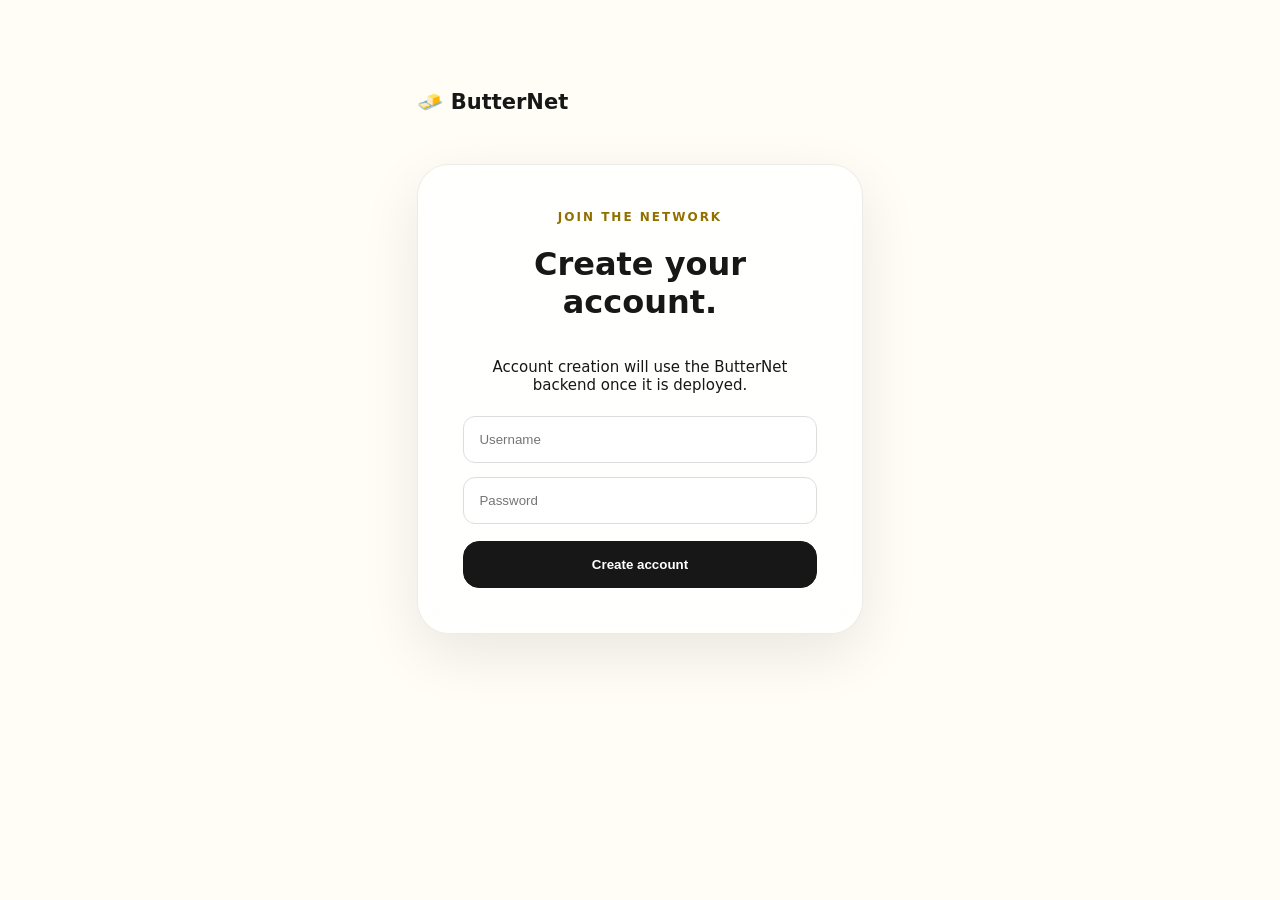
==== pages/register.html @ 3ccccca4 "Update" ====
﻿<!DOCTYPE html>
<html lang="en">
<head>
<meta charset="UTF-8">
<meta name="viewport" content="width=device-width,initial-scale=1">
<title>Create Account - ButterNet</title>
<link rel="stylesheet" href="../css/style.css">
<link rel="stylesheet" href="../css/themes.css">
</head>
<body>
<main class="section" style="max-width:650px;margin:auto">
<a class="logo" href="../index.html">🧈 ButterNet</a>
<div class="heroCard" style="margin-top:50px;min-height:auto">
<span class="eyebrow">JOIN THE NETWORK</span>
<h1>Create your account.</h1>
<p>Account creation will use the ButterNet backend once it is deployed.</p>
<form onsubmit="event.preventDefault();alert('The ButterNet account API is not connected yet.');" style="width:100%;max-width:420px">
<input placeholder="Username" style="width:100%;padding:15px;margin:7px 0;border-radius:12px;border:1px solid #ddd">
<input placeholder="Password" type="password" style="width:100%;padding:15px;margin:7px 0;border-radius:12px;border:1px solid #ddd">
<button class="button large" style="width:100%;margin-top:10px">Create account</button>
</form>
</div>
</main>
</body>
</html>
---- css/style.css ----
﻿:root{
--butter:#f5c542;
--butter2:#ffe58a;
--bg:#fffdf6;
--text:#171717;
--muted:#6d6d6d;
--card:rgba(255,255,255,.72);
--border:rgba(0,0,0,.08);
--shadow:0 20px 60px rgba(0,0,0,.09);
}

*{box-sizing:border-box}
html{scroll-behavior:smooth}
body{
margin:0;
font-family:Inter,system-ui,-apple-system,BlinkMacSystemFont,"Segoe UI",sans-serif;
background:var(--bg);
color:var(--text);
overflow-x:hidden;
}
a{color:inherit;text-decoration:none}
.background{position:fixed;inset:0;z-index:-1;overflow:hidden}
.blob{
position:absolute;width:420px;height:420px;border-radius:50%;
filter:blur(80px);opacity:.25;
background:var(--butter);
}
.blob1{top:-150px;left:-100px}
.blob2{right:-150px;top:30%;background:#ffdf72}
.blob3{bottom:-200px;left:35%;background:#ffd95c}

.nav{
height:76px;display:flex;align-items:center;justify-content:space-between;
padding:0 5%;position:sticky;top:0;z-index:10;
background:rgba(255,253,246,.72);backdrop-filter:blur(18px);
border-bottom:1px solid var(--border);
}
.logo{font-weight:900;font-size:21px;display:flex;gap:9px;align-items:center}
.logoMark{font-size:28px}
nav{display:flex;gap:28px;color:var(--muted);font-weight:650}
nav a:hover,.footerLinks a:hover{color:var(--text)}
.navButtons{display:flex;gap:10px}

.button{
display:inline-flex;align-items:center;justify-content:center;
padding:11px 18px;border-radius:13px;
background:var(--text);color:white;font-weight:800;
border:1px solid var(--text);transition:.2s;
cursor:pointer;
}
.button:hover{transform:translateY(-2px);box-shadow:0 10px 25px rgba(0,0,0,.12)}
.button.secondary{background:transparent;color:var(--text);border-color:var(--border)}
.button.large{padding:15px 24px;border-radius:16px}

.hero{
min-height:650px;padding:90px 8%;display:grid;
grid-template-columns:1.1fr .9fr;gap:60px;align-items:center;
}
.eyebrow{font-size:12px;letter-spacing:2px;font-weight:900;color:#927000}
.hero h1{font-size:clamp(50px,7vw,92px);line-height:.95;letter-spacing:-5px;margin:18px 0}
.hero h1 span{color:#b88600}
.hero p{font-size:19px;line-height:1.7;color:var(--muted);max-width:620px}
.heroButtons{display:flex;gap:12px;margin:28px 0}
.status{display:flex;align-items:center;gap:9px;font-size:13px;color:var(--muted)}
.statusDot{width:9px;height:9px;border-radius:50%;background:#aaa}

.heroCard{
position:relative;min-height:430px;padding:45px;
border:1px solid var(--border);border-radius:32px;
background:var(--card);backdrop-filter:blur(25px);
box-shadow:var(--shadow);display:flex;flex-direction:column;
align-items:center;justify-content:center;text-align:center;
overflow:hidden;
}
.cardGlow{position:absolute;width:240px;height:240px;background:var(--butter);filter:blur(70px);opacity:.35}
.butterBig{font-size:110px;z-index:1;animation:float 4s ease-in-out infinite}
.heroCard h2{font-size:30px;margin:20px 0 8px;z-index:1}
.heroCard p{font-size:15px;z-index:1}
.miniStats{display:flex;gap:45px;margin-top:25px;z-index:1}
.miniStats div{display:flex;flex-direction:column}
.miniStats strong{font-size:21px}
.miniStats small{color:var(--muted);margin-top:4px}

.section{padding:90px 8%}
.sectionTitle{display:flex;justify-content:space-between;align-items:end;margin-bottom:30px}
.sectionTitle h2{font-size:42px;margin:8px 0 0;letter-spacing:-2px}
.sectionTitle>a{font-weight:800}
.cards{display:grid;grid-template-columns:repeat(4,1fr);gap:16px}
.featureCard{
padding:28px;border:1px solid var(--border);border-radius:24px;
background:var(--card);backdrop-filter:blur(15px);
transition:.25s;
}
.featureCard:hover{transform:translateY(-7px);box-shadow:var(--shadow)}
.icon{font-size:34px;margin-bottom:25px}
.featureCard h3{font-size:21px;margin:0 0 9px}
.featureCard p{color:var(--muted);line-height:1.6;margin:0}

.cta{
margin:20px 8% 100px;padding:55px;
border-radius:30px;background:var(--text);color:white;
display:flex;justify-content:space-between;align-items:center;gap:30px;
}
.cta .eyebrow{color:var(--butter)}
.cta h2{font-size:38px;margin:8px 0}
.cta p{color:#bbb}

footer{
padding:45px 8%;border-top:1px solid var(--border);
display:flex;align-items:center;justify-content:space-between;
color:var(--muted);font-size:13px;
}
.footerLogo{font-weight:900;color:var(--text);font-size:18px}
.footerLinks{display:flex;gap:22px}
.easter{font-size:18px;color:#c49a18}

@media(max-width:900px){
nav{display:none}
.hero{grid-template-columns:1fr;padding-top:65px}
.cards{grid-template-columns:1fr 1fr}
}
@media(max-width:600px){
.nav{padding:0 20px}
.navButtons .secondary{display:none}
.hero{padding:55px 22px;min-height:auto}
.hero h1{font-size:55px;letter-spacing:-3px}
.heroButtons{flex-direction:column}
.heroCard{min-height:360px}
.section{padding:60px 22px}
.cards{grid-template-columns:1fr}
.sectionTitle h2{font-size:34px}
.cta{margin:10px 22px 70px;padding:32px;display:block}
.cta .button{margin-top:20px;width:100%}
footer{padding:35px 22px;display:block}
.footerLinks{margin:20px 0}
}
---- css/themes.css ----
﻿body.dark{
--bg:#11110e;
--text:#f7f7f2;
--muted:#aaa99f;
--card:rgba(30,30,25,.72);
--border:rgba(255,255,255,.1);
}
body.dark .nav{background:rgba(17,17,14,.75)}
body.dark .button.secondary{color:var(--text)}
body.dark .cta{background:#f5c542;color:#171717}
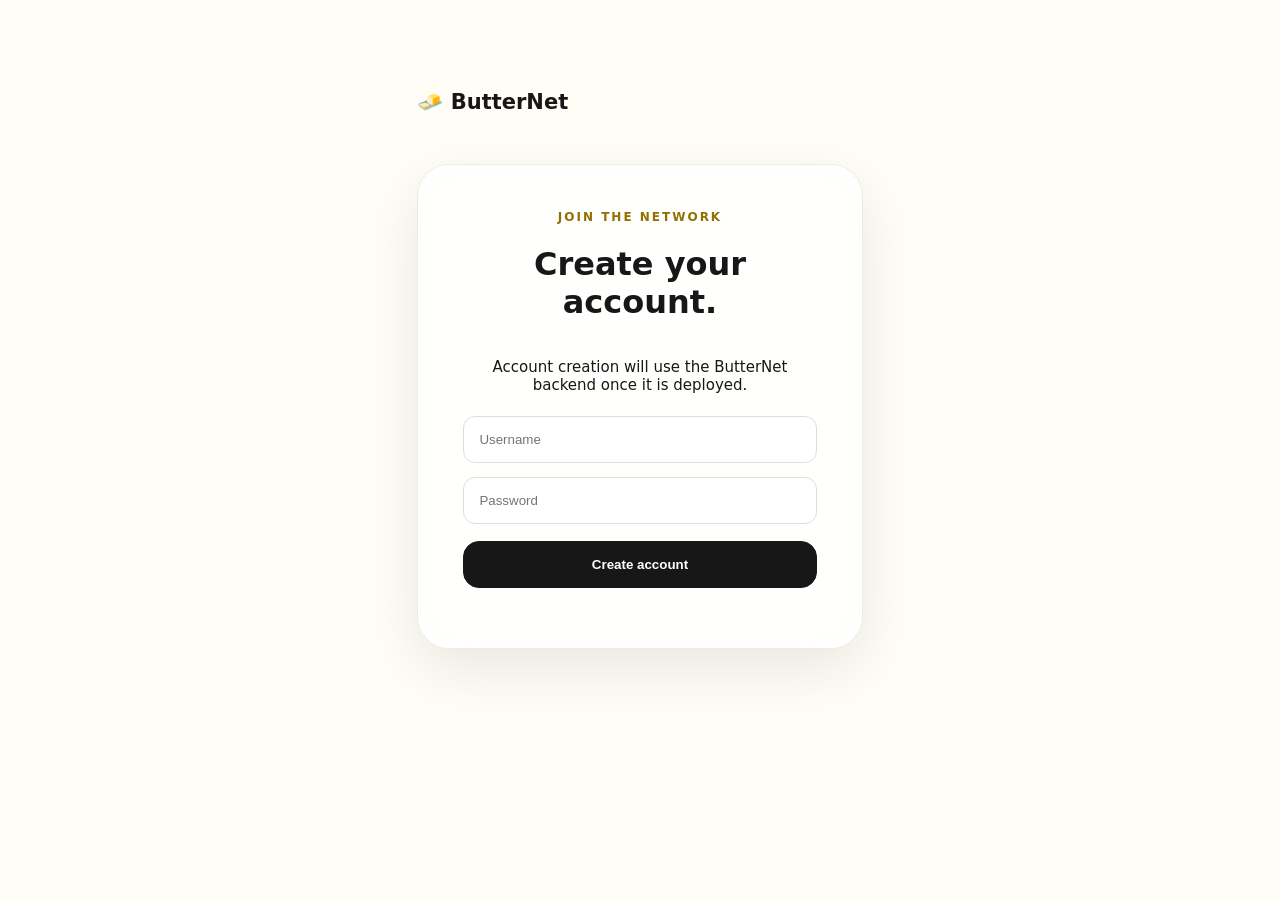
==== commit 92eb1f1a: "Add files via upload" ====
--- a/pages/register.html
+++ b/pages/register.html
@@ -21,5 +21,76 @@
 </form>
 </div>
 </main>
+<script>
+document.addEventListener("DOMContentLoaded", () => {
+    const inputs = document.querySelectorAll("input");
+    const button = document.querySelector("button");
+
+    if (inputs.length < 2 || !button) {
+        console.error("ButterNet registration form could not be found.");
+        return;
+    }
+
+    const usernameInput = inputs[0];
+    const passwordInput = inputs[1];
+
+    const message = document.createElement("p");
+    message.id = "registerMessage";
+    message.style.marginTop = "12px";
+    message.style.fontWeight = "bold";
+    button.parentNode.insertBefore(message, button.nextSibling);
+
+    button.addEventListener("click", async () => {
+        const username = usernameInput.value.trim();
+        const password = passwordInput.value;
+
+        message.textContent = "";
+        button.disabled = true;
+        button.textContent = "Creating account...";
+
+        if (!username || !password) {
+            message.textContent = "Enter a username and password.";
+            button.disabled = false;
+            button.textContent = "Create account";
+            return;
+        }
+
+        try {
+            const response = await fetch("/api/auth/register", {
+                method: "POST",
+                headers: {
+                    "Content-Type": "application/json"
+                },
+                body: JSON.stringify({
+                    username: username,
+                    password: password
+                })
+            });
+
+            const data = await response.json();
+
+            if (!response.ok || !data.ok) {
+                message.textContent = data.error || "Account creation failed.";
+                button.disabled = false;
+                button.textContent = "Create account";
+                return;
+            }
+
+            message.textContent = "Account created! Welcome to ButterNet.";
+
+            setTimeout(() => {
+                window.location.href = "login.html";
+            }, 1000);
+
+        } catch (error) {
+            console.error(error);
+            message.textContent = "Could not connect to ButterNet.";
+            button.disabled = false;
+            button.textContent = "Create account";
+        }
+    });
+});
+</script>
 </body>
 </html>
+
